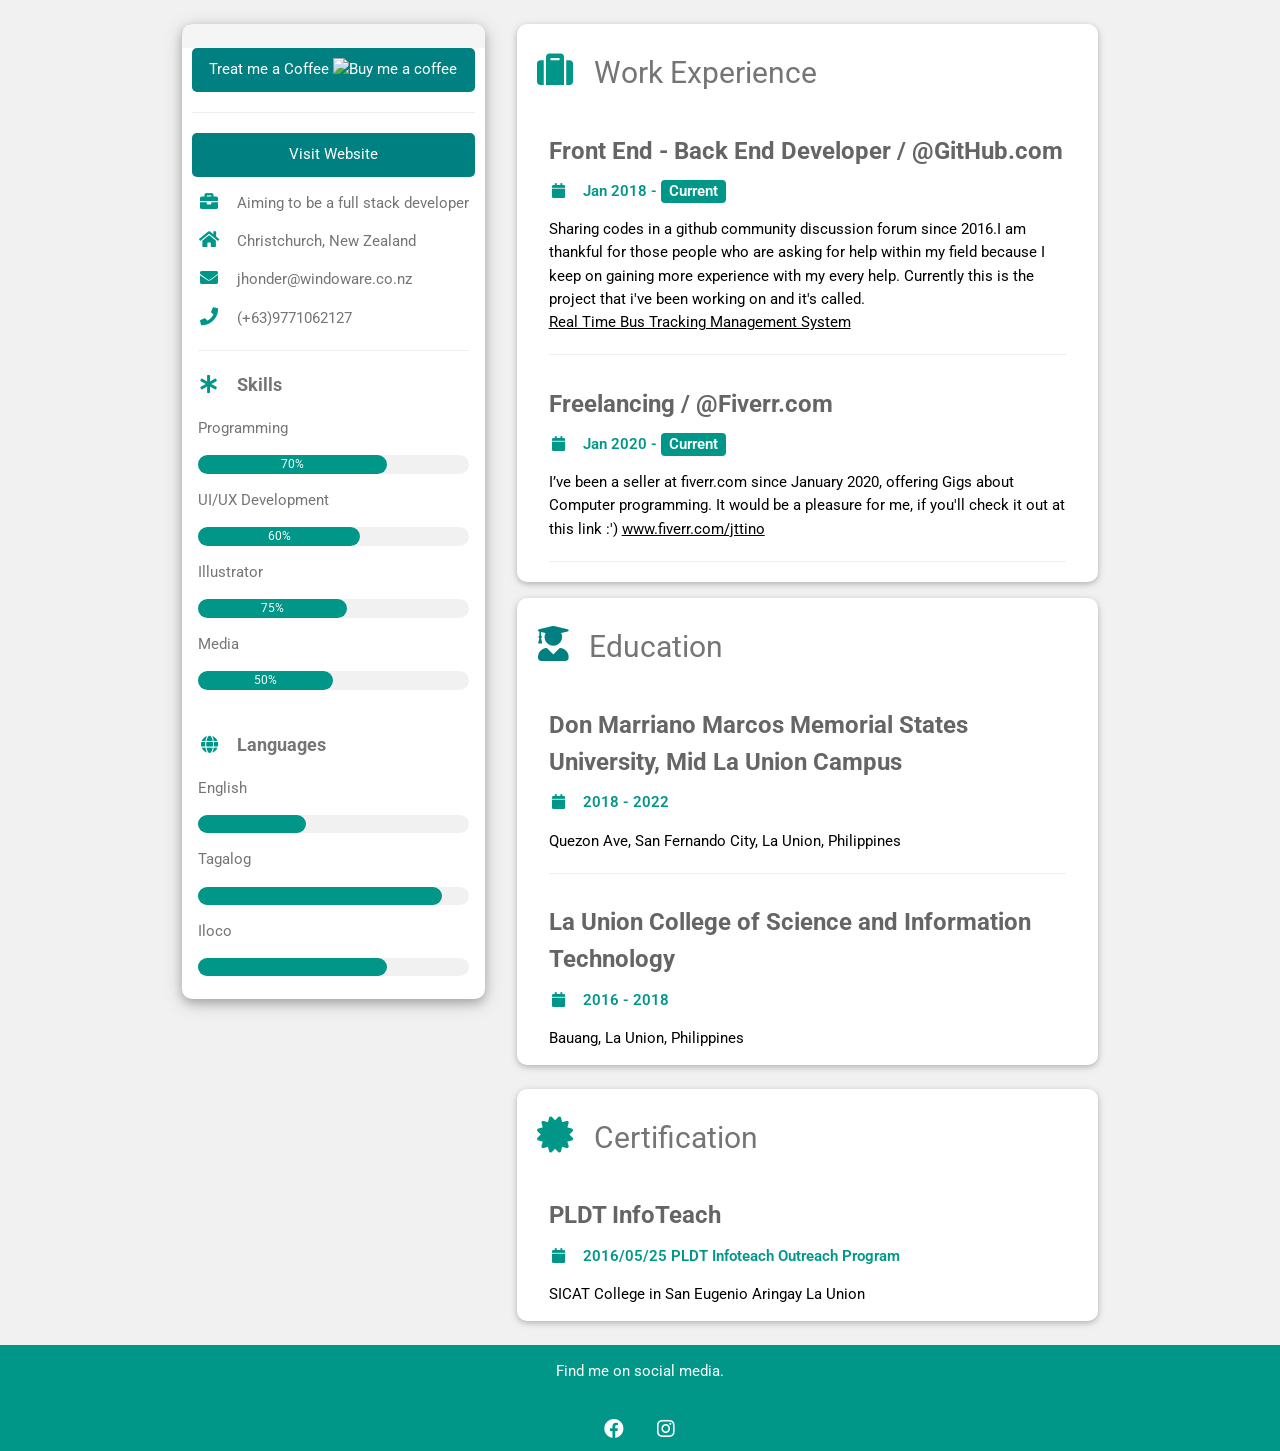
==== profile.html @ 0d0bcb86 "Update profile.html" ====
<!doctype html>
<html lang="en"><head><title>Jttno Website</title>
<meta charset="UTF-8">
<meta name="viewport" content="width=device-width, initial-scale=1, viewport-fit=cover">
<meta name="theme-color" content="#00796b">
<link rel="stylesheet" href="https://www.w3schools.com/w3css/4/w3.css">
<link rel="stylesheet" href="https://fonts.googleapis.com/css?family=Roboto">
		<link rel="stylesheet" href="https://cdnjs.cloudflare.com/ajax/libs/font-awesome/5.15.3/css/all.min.css">
		
<style>
.name{
  padding:2px;
}

.profile{

}

#coffreeIco{
  width:20px;
}

.buyCoffeeBox{
  margin-left:10px;
  margin-right:10px;
}

.buyCoffeeBox button{
  height:40px;
}

.buyCoffeeBox button:hover{
  height:40px;
}


.findMedia i{
margin:10px;
font-size:20px;
padding:5px;
}



html,body,h1,h2,h3,h4,h5,h6{font-family: "Roboto", sans-serif}

*{box-sizing:border-box}html{scroll-behavior:smooth}body{margin:0;overflow-x:hidden;line-height:1.55}.profile-shell{width:min(100% - 24px,1400px);margin:24px auto}.profile img{display:block;width:100%;height:auto;object-fit:cover}.w3-row-padding{display:flex;flex-wrap:wrap;gap:16px;margin:0}.w3-third{flex:1 1 300px;width:auto}.w3-twothird{flex:2 1 560px;width:auto}.w3-card,.w3-card-4{overflow:hidden;border-radius:10px}.findMedia{display:flex;align-items:center;justify-content:center;flex-wrap:wrap;gap:8px}.findMedia p{flex-basis:100%}.social-link{display:inline-flex;align-items:center;justify-content:center;width:44px;height:44px;border-radius:50%;color:#fff;text-decoration:none}.social-link:hover,.social-link:focus-visible{background:#005f56;outline:3px solid #fff;outline-offset:2px}.sr-only{position:absolute;width:1px;height:1px;padding:0;margin:-1px;overflow:hidden;clip:rect(0,0,0,0);white-space:nowrap;border:0}button{min-height:44px}.date-line{margin:10px 0;font-weight:600}main a:focus-visible,button:focus-visible{outline:3px solid #00695c!important;outline-offset:3px}@media(max-width:700px){.profile-shell{width:100%;margin:0}.w3-row-padding{display:block;padding:0 10px}.w3-third,.w3-twothird{width:100%;margin-bottom:16px}.w3-container{padding-left:16px!important;padding-right:16px!important}h1{font-size:1.75rem}h2{font-size:1.45rem}.buyCoffeeBox{margin-inline:0}.buyCoffeeBox button{width:100%;height:auto;min-height:48px}}@media(prefers-reduced-motion:reduce){html{scroll-behavior:auto}*,*::before,*::after{animation-duration:.01ms!important;animation-iteration-count:1!important;transition-duration:.01ms!important}}
</style>
</head><body class="w3-light-grey">

<!-- Page Container -->
<main class="w3-content profile-shell">

  <!-- The Grid -->
  <div class="w3-row-padding">
  
    <!-- Left Column -->
    <div class="w3-third">
    
      <div class="w3-white w3-text-grey w3-card-4">
        <div class="w3-display-container">
          <img src="img/profile.jpg" style="width:100%" alt="Avatar" class="profile" decoding="async">
          <div class="w3-display-bottomleft w3-container w3-text-black" style="background-color:whitesmoke; width:100%; display:flex; align-items:center; justify-content:space-between;">
            <h1 class="name">Jhonder Tolentino</h1>
          </div>
        </div>
                  <div class="buyCoffeeBox">
              <button id="buyCoffeeBtn" style="cursor:pointer; padding:2px; background-color:teal; color:white; border-radius:5px; border:none; width:100%;">Treat me a Coffee
              <img src="https://cdn.buymeacoffee.com/buttons/bmc-new-btn-logo.svg" alt="Buy me a coffee" id="coffreeIco" decoding="async"></button><hr>
			  <button id="webPage" style="cursor:pointer; padding:2px; background-color:teal; color:white; border-radius:5px; border:none; width:100%;">Visit Website
          </button></div>
        <div class="w3-container">
          <p><i class="fa fa-briefcase fa-fw w3-margin-right w3-large w3-text-teal"></i>Aiming to be a full stack developer</p>
          <p><i class="fa fa-home fa-fw w3-margin-right w3-large w3-text-teal"></i>Christchurch, New Zealand</p>
          <p><i class="fa fa-envelope fa-fw w3-margin-right w3-large w3-text-teal"></i>jhonder@windoware.co.nz</p>
          <p><i class="fa fa-phone fa-fw w3-margin-right w3-large w3-text-teal"></i>(+63)9771062127</p>
          <hr>

          <p class="w3-large"><b><i class="fa fa-asterisk fa-fw w3-margin-right w3-text-teal"></i>Skills</b></p>
          <p>Programming</p>
          <div class="w3-light-grey w3-round-xlarge w3-small">
            <div class="w3-container w3-center w3-round-xlarge w3-teal" style="width:70%">70%</div>
          </div>
          <p>UI/UX Development</p>
          <div class="w3-light-grey w3-round-xlarge w3-small">
            <div class="w3-container w3-center w3-round-xlarge w3-teal" style="width:60%">
              <div class="w3-center w3-text-white">60%</div>
            </div>
          </div>
          <p>Illustrator</p>
          <div class="w3-light-grey w3-round-xlarge w3-small">
            <div class="w3-container w3-center w3-round-xlarge w3-teal" style="width:55%">75%</div>
          </div>
          <p>Media</p>
          <div class="w3-light-grey w3-round-xlarge w3-small">
            <div class="w3-container w3-center w3-round-xlarge w3-teal" style="width:50%">50%</div>
          </div>
          <br>

          <p class="w3-large w3-text-theme"><b><i class="fa fa-globe fa-fw w3-margin-right w3-text-teal"></i>Languages</b></p>
          <p>English</p>
          <div class="w3-light-grey w3-round-xlarge">
            <div class="w3-round-xlarge w3-teal" style="height:18px;width:40%"></div>
          </div>
          <p>Tagalog</p>
          <div class="w3-light-grey w3-round-xlarge">
            <div class="w3-round-xlarge w3-teal" style="height:18px;width:90%"></div>
          </div>
          <p>Iloco</p>
          <div class="w3-light-grey w3-round-xlarge">
            <div class="w3-round-xlarge w3-teal" style="height:18px;width:70%"></div>
          </div>
          <br>
        </div>
      </div><br>

    <!-- End Left Column -->
    </div>

    <!-- Right Column -->
    <div class="w3-twothird">
    
      <div class="w3-container w3-card w3-white w3-margin-bottom">
        <h2 class="w3-text-grey w3-padding-16"><i class="fa fa-suitcase fa-fw w3-margin-right w3-xxlarge w3-text-teal"></i>Work Experience</h2>
        <div class="w3-container">
          <h3 class="w3-opacity"><b>Front End - Back End Developer / @GitHub.com</b></h3>
          <p class="w3-text-teal date-line"><i class="fa fa-calendar fa-fw w3-margin-right"></i>Jan 2018 - <span class="w3-tag w3-teal w3-round">Current</span></p>
          <p>Sharing codes in a github community discussion forum since 2016.I am thankful for those people who are asking for help within my field because I keep on gaining more experience with my every help.
            Currently this is the project that i've been working on and it's called.
            <br><a href="">Real Time Bus Tracking Management System</a><br>
             </p>
          <hr>
        </div>
        <div class="w3-container">
          <h3 class="w3-opacity"><b>Freelancing / @Fiverr.com</b></h3>
          <p class="w3-text-teal date-line"><i class="fa fa-calendar fa-fw w3-margin-right"></i>Jan 2020 - <span class="w3-tag w3-teal w3-round">Current</span></p>
          <p>I’ve been a seller at fiverr.com since January 2020, offering Gigs about Computer programming. It would be a pleasure for me, if you'll check it out at this link :') <a href="https://www.fiverr.com/jttino">www.fiverr.com/jttino</a></p>
          <hr>
        </div>
      </div>

      <div class="w3-container w3-card w3-white">
        <h2 class="w3-text-grey w3-padding-16"><i class="fas fa-user-graduate" style="color:teal; margin-left:5px; margin-right:20px; font-size:35px"></i>Education</h2>
        <div class="w3-container">
          <h3 class="w3-opacity"><b>Don Marriano Marcos Memorial States University, Mid La Union Campus</b></h3>
          <p class="w3-text-teal date-line"><i class="fa fa-calendar fa-fw w3-margin-right"></i>2018 - 2022</p>
		  <p>Quezon Ave, San Fernando City, La Union, Philippines</p>

          <hr>
        </div>
        <div class="w3-container">
          <h3 class="w3-opacity"><b>La Union College of Science and Information Technology</b></h3>
          <p class="w3-text-teal date-line"><i class="fa fa-calendar fa-fw w3-margin-right"></i>2016 - 2018</p>
          <p>Bauang, La Union, Philippines</p>
        </div>

      </div><br>
      <div class="w3-container w3-card w3-white">
        <h2 class="w3-text-grey w3-padding-16"><i class="fa fa-certificate fa-fw w3-margin-right w3-xxlarge w3-text-teal"></i>Certification</h2>
        <div class="w3-container">
          <h3 class="w3-opacity"><b>PLDT InfoTeach</b></h3>
          <p class="w3-text-teal date-line"><i class="fa fa-calendar fa-fw w3-margin-right"></i>2016/05/25 PLDT Infoteach Outreach Program</p>
          <p>SICAT College in San Eugenio Aringay La Union</p>
        </div>
      </div>

    <!-- End Right Column -->
    </div>
    
  <!-- End Grid -->
  </div>
  
  <!-- End Page Container -->
</main>

<footer class="w3-container w3-teal w3-center w3-margin-top"><div class="findMedia"><p>Find me on social media.</p><a class="social-link" href="https://www.facebook.com/jhonder.tolentino.3" target="_blank" rel="noopener noreferrer" aria-label="Facebook"><i class="fab fa-facebook" aria-hidden="true"></i><span class="sr-only">Facebook</span></a><a class="social-link" href="https://www.instagram.com/tjhonder/" target="_blank" rel="noopener noreferrer" aria-label="Instagram"><i class="fab fa-instagram" aria-hidden="true"></i><span class="sr-only">Instagram</span></a></div></footer>

<script>document.addEventListener("DOMContentLoaded",()=>{const open=(id,url)=>{const el=document.getElementById(id);if(el)el.addEventListener("click",()=>window.open(url,"_blank","noopener,noreferrer"));};open("buyCoffeeBtn","https://www.buymeacoffee.com/Jttno");open("webPage","https://jttino.github.io/Personal-Website/");});</script>
</body></html>
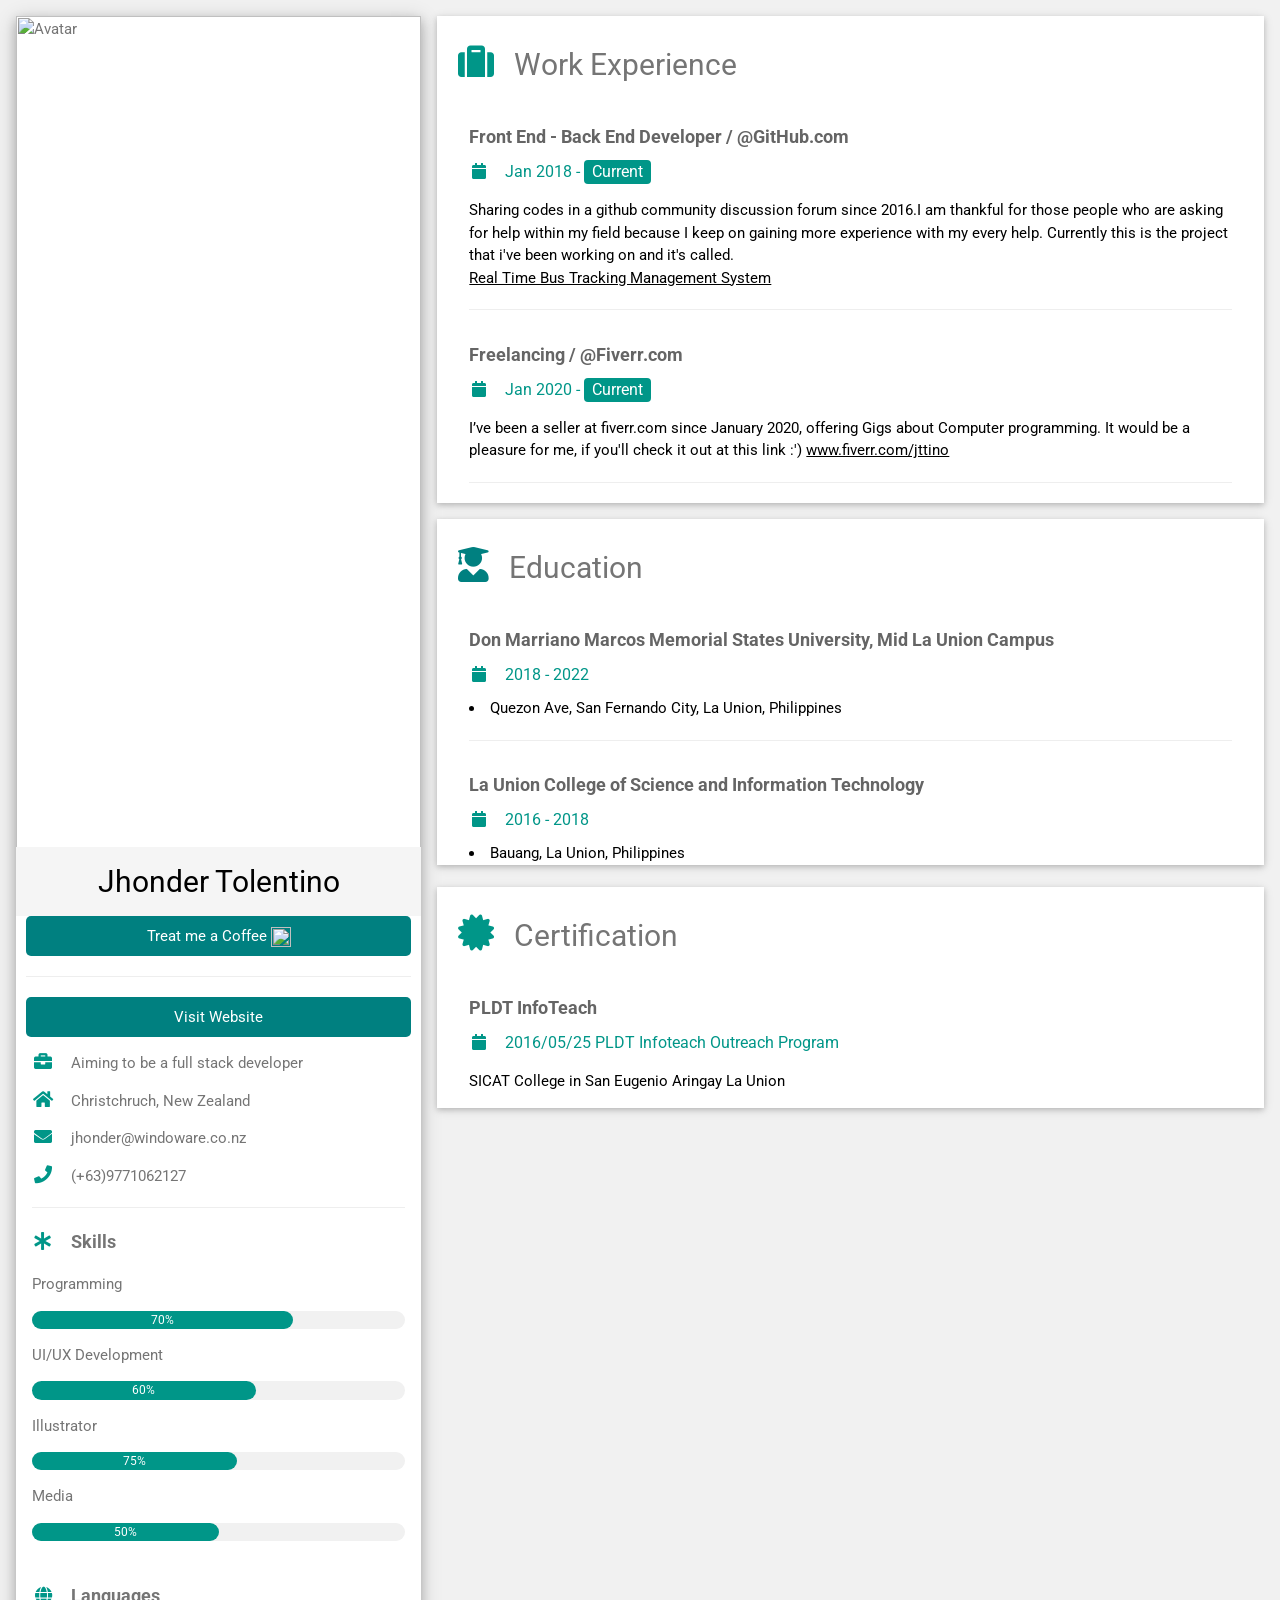
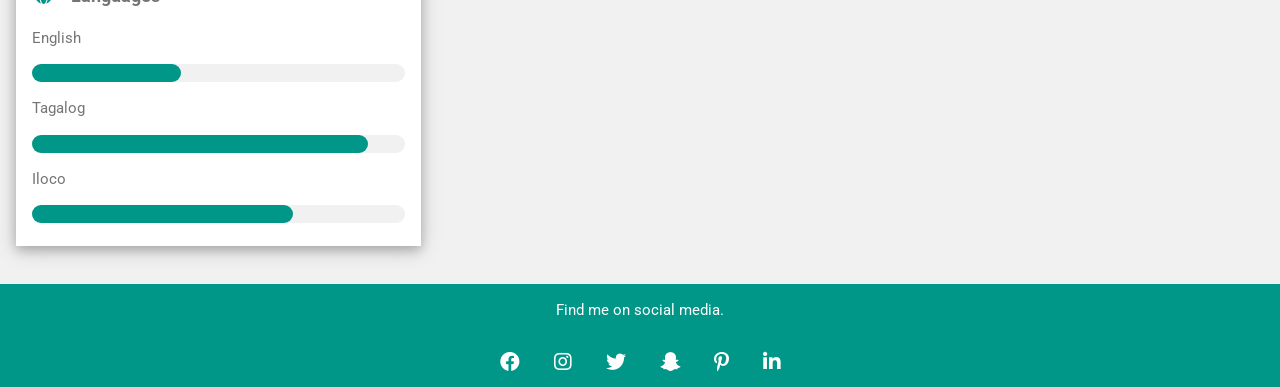
==== commit bb446fb2: "Update profile.html" ====
--- a/profile.html
+++ b/profile.html
@@ -1,10 +1,9 @@
-<!doctype html>
-<html lang="en"><head><title>Jttno Website</title>
+<html><head><title>Jttno Website</title>
 <meta charset="UTF-8">
-<meta name="viewport" content="width=device-width, initial-scale=1, viewport-fit=cover">
-<meta name="theme-color" content="#00796b">
+<meta name="viewport" content="width=device-width, initial-scale=1">
 <link rel="stylesheet" href="https://www.w3schools.com/w3css/4/w3.css">
 <link rel="stylesheet" href="https://fonts.googleapis.com/css?family=Roboto">
+<link rel="stylesheet" href="https://cdnjs.cloudflare.com/ajax/libs/font-awesome/4.7.0/css/font-awesome.min.css">
 		<link rel="stylesheet" href="https://cdnjs.cloudflare.com/ajax/libs/font-awesome/5.15.3/css/all.min.css">
 		
 <style>
@@ -43,13 +42,11 @@
 
 
 html,body,h1,h2,h3,h4,h5,h6{font-family: "Roboto", sans-serif}
-
-*{box-sizing:border-box}html{scroll-behavior:smooth}body{margin:0;overflow-x:hidden;line-height:1.55}.profile-shell{width:min(100% - 24px,1400px);margin:24px auto}.profile img{display:block;width:100%;height:auto;object-fit:cover}.w3-row-padding{display:flex;flex-wrap:wrap;gap:16px;margin:0}.w3-third{flex:1 1 300px;width:auto}.w3-twothird{flex:2 1 560px;width:auto}.w3-card,.w3-card-4{overflow:hidden;border-radius:10px}.findMedia{display:flex;align-items:center;justify-content:center;flex-wrap:wrap;gap:8px}.findMedia p{flex-basis:100%}.social-link{display:inline-flex;align-items:center;justify-content:center;width:44px;height:44px;border-radius:50%;color:#fff;text-decoration:none}.social-link:hover,.social-link:focus-visible{background:#005f56;outline:3px solid #fff;outline-offset:2px}.sr-only{position:absolute;width:1px;height:1px;padding:0;margin:-1px;overflow:hidden;clip:rect(0,0,0,0);white-space:nowrap;border:0}button{min-height:44px}.date-line{margin:10px 0;font-weight:600}main a:focus-visible,button:focus-visible{outline:3px solid #00695c!important;outline-offset:3px}@media(max-width:700px){.profile-shell{width:100%;margin:0}.w3-row-padding{display:block;padding:0 10px}.w3-third,.w3-twothird{width:100%;margin-bottom:16px}.w3-container{padding-left:16px!important;padding-right:16px!important}h1{font-size:1.75rem}h2{font-size:1.45rem}.buyCoffeeBox{margin-inline:0}.buyCoffeeBox button{width:100%;height:auto;min-height:48px}}@media(prefers-reduced-motion:reduce){html{scroll-behavior:auto}*,*::before,*::after{animation-duration:.01ms!important;animation-iteration-count:1!important;transition-duration:.01ms!important}}
 </style>
 </head><body class="w3-light-grey">
 
 <!-- Page Container -->
-<main class="w3-content profile-shell">
+<div class="w3-content w3-margin-top" style="max-width:1400px;">
 
   <!-- The Grid -->
   <div class="w3-row-padding">
@@ -59,19 +56,19 @@
     
       <div class="w3-white w3-text-grey w3-card-4">
         <div class="w3-display-container">
-          <img src="img/profile.jpg" style="width:100%" alt="Avatar" class="profile" decoding="async">
+          <img src="img/profile.jpg" style="width:100%" alt="Avatar" class="profile">
           <div class="w3-display-bottomleft w3-container w3-text-black" style="background-color:whitesmoke; width:100%; display:flex; align-items:center; justify-content:space-between;">
-            <h1 class="name">Jhonder Tolentino</h1>
+            <h2 class="name">Jhonder Tolentino</h2>
           </div>
         </div>
                   <div class="buyCoffeeBox">
-              <button id="buyCoffeeBtn" style="cursor:pointer; padding:2px; background-color:teal; color:white; border-radius:5px; border:none; width:100%;">Treat me a Coffee
-              <img src="https://cdn.buymeacoffee.com/buttons/bmc-new-btn-logo.svg" alt="Buy me a coffee" id="coffreeIco" decoding="async"></button><hr>
-			  <button id="webPage" style="cursor:pointer; padding:2px; background-color:teal; color:white; border-radius:5px; border:none; width:100%;">Visit Website
-          </button></div>
+              <button id="buyCoffeeBtn" style="cursor:pointer; padding:2px; background-color:teal; color:white; border-radius:5px; border:none; outline:none; width:100%;">Treat me a Coffee
+              <img src="https://cdn.buymeacoffee.com/buttons/bmc-new-btn-logo.svg" alt="Buy me a coffee" id="coffreeIco"></button><hr>
+			  <button id="webPage" style="cursor:pointer; padding:2px; background-color:teal; color:white; border-radius:5px; border:none; outline:none; width:100%;">Visit Website
+          </div>
         <div class="w3-container">
           <p><i class="fa fa-briefcase fa-fw w3-margin-right w3-large w3-text-teal"></i>Aiming to be a full stack developer</p>
-          <p><i class="fa fa-home fa-fw w3-margin-right w3-large w3-text-teal"></i>Christchurch, New Zealand</p>
+          <p><i class="fa fa-home fa-fw w3-margin-right w3-large w3-text-teal"></i>Christchruch, New Zealand</p>
           <p><i class="fa fa-envelope fa-fw w3-margin-right w3-large w3-text-teal"></i>jhonder@windoware.co.nz</p>
           <p><i class="fa fa-phone fa-fw w3-margin-right w3-large w3-text-teal"></i>(+63)9771062127</p>
           <hr>
@@ -123,8 +120,8 @@
       <div class="w3-container w3-card w3-white w3-margin-bottom">
         <h2 class="w3-text-grey w3-padding-16"><i class="fa fa-suitcase fa-fw w3-margin-right w3-xxlarge w3-text-teal"></i>Work Experience</h2>
         <div class="w3-container">
-          <h3 class="w3-opacity"><b>Front End - Back End Developer / @GitHub.com</b></h3>
-          <p class="w3-text-teal date-line"><i class="fa fa-calendar fa-fw w3-margin-right"></i>Jan 2018 - <span class="w3-tag w3-teal w3-round">Current</span></p>
+          <h5 class="w3-opacity"><b>Front End - Back End Developer / @GitHub.com</b></h5>
+          <h6 class="w3-text-teal"><i class="fa fa-calendar fa-fw w3-margin-right"></i>Jan 2018 - <span class="w3-tag w3-teal w3-round">Current</span></h6>
           <p>Sharing codes in a github community discussion forum since 2016.I am thankful for those people who are asking for help within my field because I keep on gaining more experience with my every help.
             Currently this is the project that i've been working on and it's called.
             <br><a href="">Real Time Bus Tracking Management System</a><br>
@@ -132,8 +129,8 @@
           <hr>
         </div>
         <div class="w3-container">
-          <h3 class="w3-opacity"><b>Freelancing / @Fiverr.com</b></h3>
-          <p class="w3-text-teal date-line"><i class="fa fa-calendar fa-fw w3-margin-right"></i>Jan 2020 - <span class="w3-tag w3-teal w3-round">Current</span></p>
+          <h5 class="w3-opacity"><b>Freelancing / @Fiverr.com</b></h5>
+          <h6 class="w3-text-teal"><i class="fa fa-calendar fa-fw w3-margin-right"></i>Jan 2020 - <span class="w3-tag w3-teal w3-round">Current</span></h6>
           <p>I’ve been a seller at fiverr.com since January 2020, offering Gigs about Computer programming. It would be a pleasure for me, if you'll check it out at this link :') <a href="https://www.fiverr.com/jttino">www.fiverr.com/jttino</a></p>
           <hr>
         </div>
@@ -142,24 +139,24 @@
       <div class="w3-container w3-card w3-white">
         <h2 class="w3-text-grey w3-padding-16"><i class="fas fa-user-graduate" style="color:teal; margin-left:5px; margin-right:20px; font-size:35px"></i>Education</h2>
         <div class="w3-container">
-          <h3 class="w3-opacity"><b>Don Marriano Marcos Memorial States University, Mid La Union Campus</b></h3>
-          <p class="w3-text-teal date-line"><i class="fa fa-calendar fa-fw w3-margin-right"></i>2018 - 2022</p>
-		  <p>Quezon Ave, San Fernando City, La Union, Philippines</p>
-
-          <hr>
-        </div>
-        <div class="w3-container">
-          <h3 class="w3-opacity"><b>La Union College of Science and Information Technology</b></h3>
-          <p class="w3-text-teal date-line"><i class="fa fa-calendar fa-fw w3-margin-right"></i>2016 - 2018</p>
-          <p>Bauang, La Union, Philippines</p>
+          <h5 class="w3-opacity"><b>Don Marriano Marcos Memorial States University, Mid La Union Campus</b></h5>
+          <h6 class="w3-text-teal"><i class="fa fa-calendar fa-fw w3-margin-right"></i>2018 - 2022</h6>
+		  <li>Quezon Ave, San Fernando City, La Union, Philippines</li>
+
+          <hr>
+        </div>
+        <div class="w3-container">
+          <h5 class="w3-opacity"><b>La Union College of Science and Information Technology</b></h5>
+          <h6 class="w3-text-teal"><i class="fa fa-calendar fa-fw w3-margin-right"></i>2016 - 2018</h6>
+          <li>Bauang, La Union, Philippines</li>
         </div>
 
       </div><br>
       <div class="w3-container w3-card w3-white">
         <h2 class="w3-text-grey w3-padding-16"><i class="fa fa-certificate fa-fw w3-margin-right w3-xxlarge w3-text-teal"></i>Certification</h2>
         <div class="w3-container">
-          <h3 class="w3-opacity"><b>PLDT InfoTeach</b></h3>
-          <p class="w3-text-teal date-line"><i class="fa fa-calendar fa-fw w3-margin-right"></i>2016/05/25 PLDT Infoteach Outreach Program</p>
+          <h5 class="w3-opacity"><b>PLDT InfoTeach</b></h5>
+          <h6 class="w3-text-teal"><i class="fa fa-calendar fa-fw w3-margin-right"></i>2016/05/25 PLDT Infoteach Outreach Program</h6>
           <p>SICAT College in San Eugenio Aringay La Union</p>
         </div>
       </div>
@@ -171,9 +168,62 @@
   </div>
   
   <!-- End Page Container -->
-</main>
-
-<footer class="w3-container w3-teal w3-center w3-margin-top"><div class="findMedia"><p>Find me on social media.</p><a class="social-link" href="https://www.facebook.com/jhonder.tolentino.3" target="_blank" rel="noopener noreferrer" aria-label="Facebook"><i class="fab fa-facebook" aria-hidden="true"></i><span class="sr-only">Facebook</span></a><a class="social-link" href="https://www.instagram.com/tjhonder/" target="_blank" rel="noopener noreferrer" aria-label="Instagram"><i class="fab fa-instagram" aria-hidden="true"></i><span class="sr-only">Instagram</span></a></div></footer>
-
-<script>document.addEventListener("DOMContentLoaded",()=>{const open=(id,url)=>{const el=document.getElementById(id);if(el)el.addEventListener("click",()=>window.open(url,"_blank","noopener,noreferrer"));};open("buyCoffeeBtn","https://www.buymeacoffee.com/Jttno");open("webPage","https://jttino.github.io/Personal-Website/");});</script>
+</div>
+
+<footer class="w3-container w3-teal w3-center w3-margin-top">
+  <div class="findMedia">
+  <p>Find me on social media.</p>
+  <i class="fab fa-facebook" id="fbIcoBtn"></i>
+  <i class="fab fa-instagram" id="instaIcoBtn"></i>
+  <i class="fab fa-twitter" onclick="mediaNA()"></i>
+  <i class="fab fa-snapchat-ghost" onclick="mediaNA()"></i>
+  <i class="fab fa-pinterest-p" onclick="mediaNA()"></i>
+  <i class="fab fa-linkedin-in" onclick="mediaNA()"></i>
+  <div>
+</div></div></footer>
+
+<script src="https://cdn.jsdelivr.net/npm/sweetalert2@11"></script>
+<script src="https://ajax.googleapis.com/ajax/libs/jquery/3.5.1/jquery.min.js"></script>
+<script>
+
+
+
+$(document).ready(function(){
+
+  $("#fbIcoBtn").click(function(){
+      window.open("https://www.facebook.com/jhonder.tolentino.3");
+  });
+
+  $("#instaIcoBtn").click(function(){
+      window.open("https://www.instagram.com/tjhonder/");
+  });
+
+  $("#buyCoffeeBtn").click(function(){
+      window.open("https://www.buymeacoffee.com/Jttno");
+  });  
+  
+  $("#webPage").click(function(){
+      window.open("https://jttino.github.io/Personal-Website/");
+  });
+
+
+});
+
+function mediaNA(){
+alert("Hi! I am not accessing this media, Sorry");
+}
+
+
+  Swal.fire({
+    icon: 'info',
+    title: 'Sorry, This site hasn’t been updated in a while',
+    text: "Updates coming when I find some free time!",
+    timer: 6000,
+    timerProgressBar: true,
+    showConfirmButton: false,
+  });
+  
+  
+</script>
+
 </body></html>
